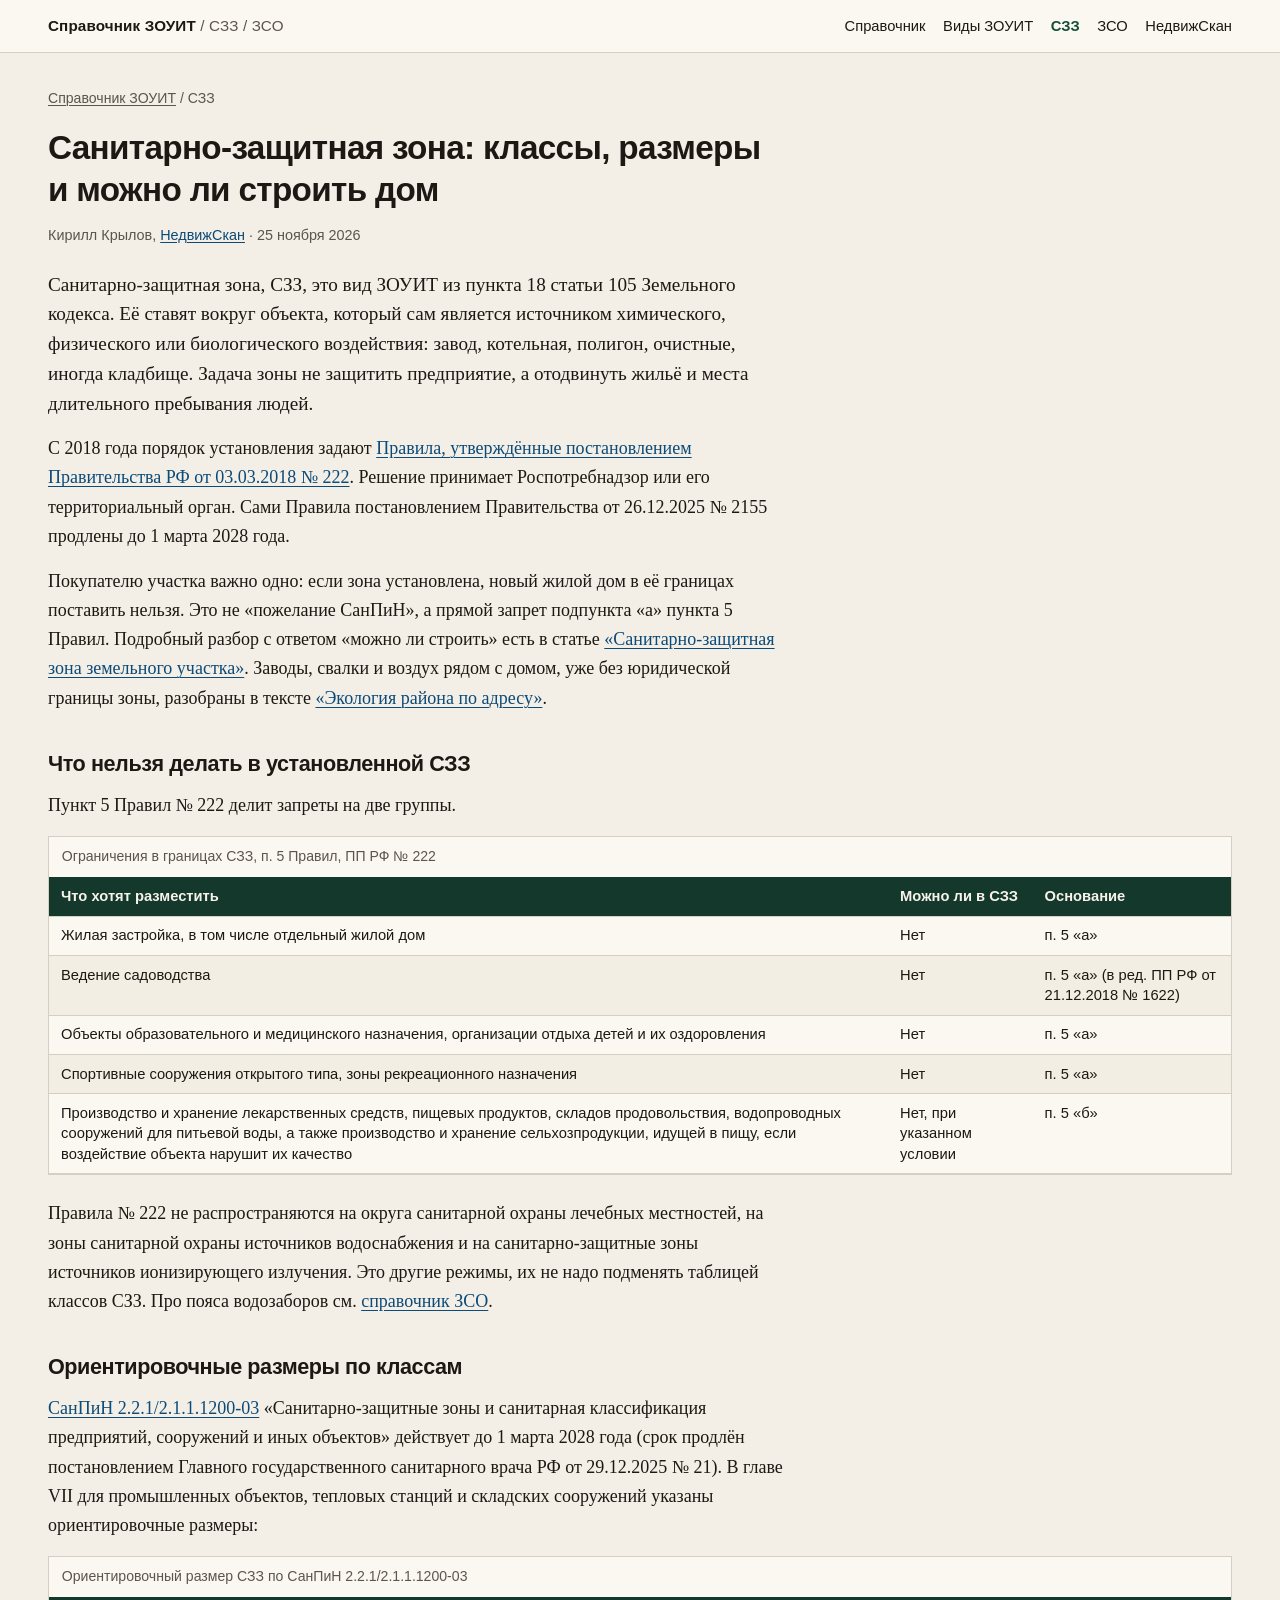
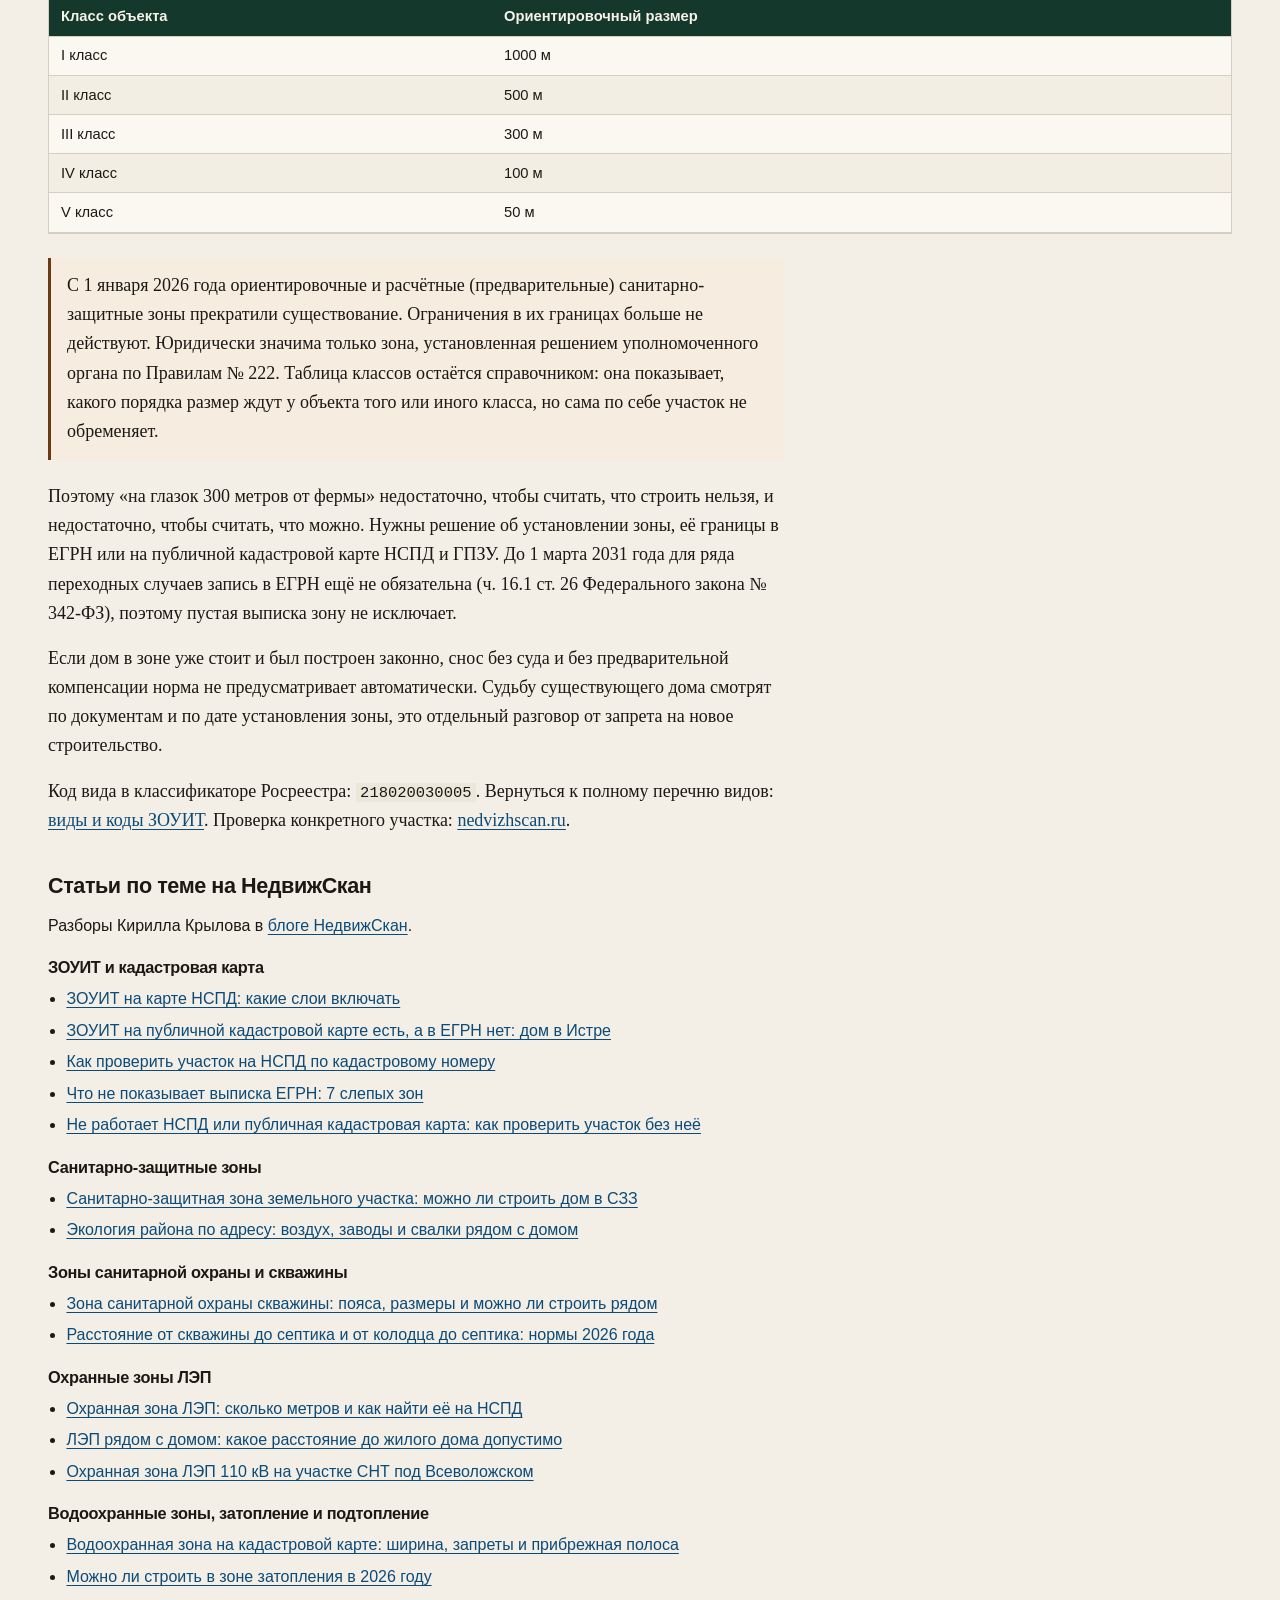
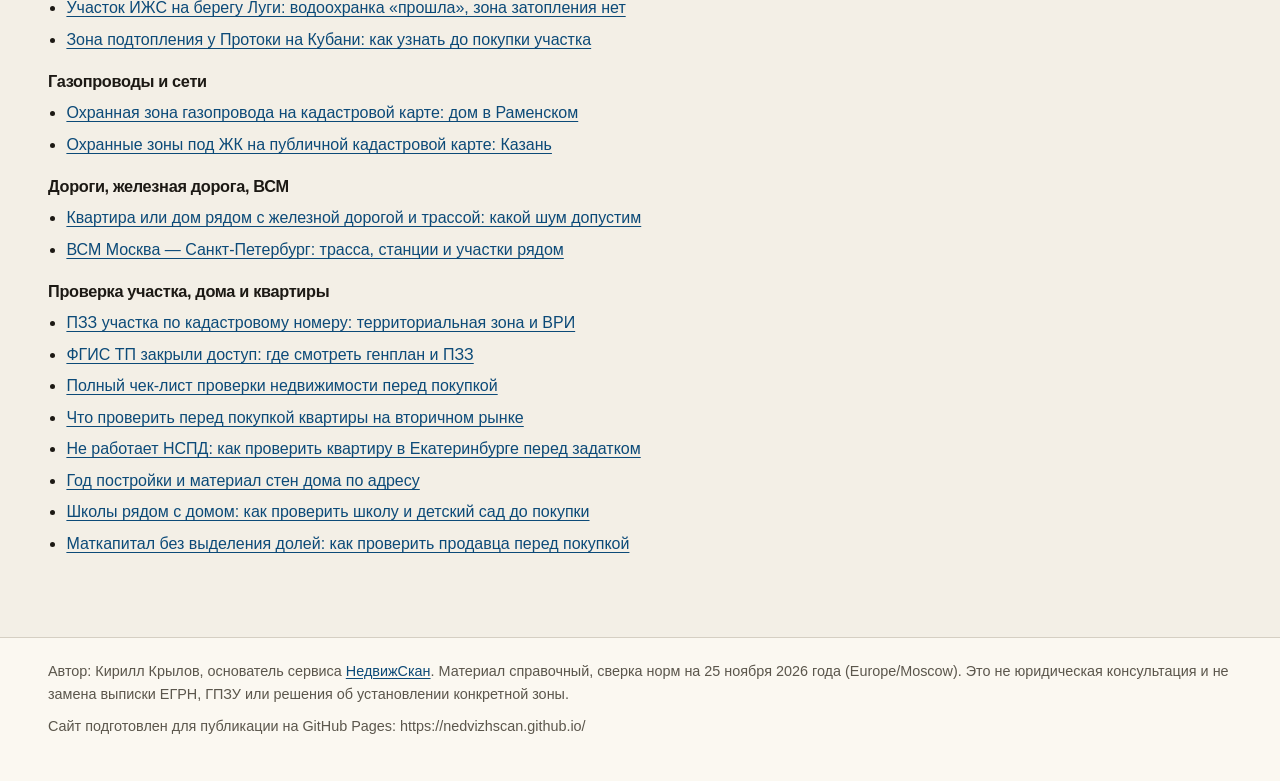
==== szz.html @ ad2a8313 "Initial static reference site for ЗОУИТ, СЗЗ and ЗСО. Russian handbook of zone types, classifier cod" ====
<!DOCTYPE html>
<html lang="ru">
<head>
  <meta charset="utf-8">
  <meta name="viewport" content="width=device-width, initial-scale=1">
  <title>Санитарно-защитная зона: классы, размеры и запрет жилья</title>
  <meta name="description" content="СЗЗ по постановлению Правительства № 222: что нельзя строить в зоне, классы I–V и ориентировочные размеры по СанПиН 2.2.1/2.1.1.1200-03. Справочник НедвижСкан.">
  <link rel="canonical" href="https://nedvizhscan.github.io/szz.html">
  <meta name="author" content="Кирилл Крылов">
  <meta name="robots" content="index,follow">
  <meta property="og:type" content="article">
  <meta property="og:locale" content="ru_RU">
  <meta property="og:title" content="Санитарно-защитная зона: классы, размеры и запрет жилья">
  <meta property="og:description" content="СЗЗ по постановлению Правительства № 222: что нельзя строить в зоне, классы I–V и ориентировочные размеры по СанПиН 2.2.1/2.1.1.1200-03. Справочник НедвижСкан.">
  <meta property="og:url" content="https://nedvizhscan.github.io/szz.html">
  <meta property="og:site_name" content="Справочник ЗОУИТ, СЗЗ и ЗСО">
  <meta name="twitter:card" content="summary">
  <meta name="twitter:title" content="Санитарно-защитная зона: классы, размеры и запрет жилья">
  <meta name="twitter:description" content="СЗЗ по постановлению Правительства № 222: что нельзя строить в зоне, классы I–V и ориентировочные размеры по СанПиН 2.2.1/2.1.1.1200-03. Справочник НедвижСкан.">
  <link rel="stylesheet" href="css/style.css">
  <script type="application/ld+json">
{
  "@context": "https://schema.org",
  "@graph": [
    {
      "@type": "WebSite",
      "@id": "https://nedvizhscan.github.io/#website",
      "url": "https://nedvizhscan.github.io/",
      "name": "Справочник ЗОУИТ, СЗЗ и ЗСО",
      "inLanguage": "ru-RU",
      "publisher": {
        "@id": "https://nedvizhscan.github.io/#org"
      }
    },
    {
      "@type": "Organization",
      "@id": "https://nedvizhscan.github.io/#org",
      "name": "НедвижСкан",
      "url": "https://nedvizhscan.ru/"
    },
    {
      "@type": "Person",
      "@id": "https://nedvizhscan.github.io/#kirill",
      "name": "Кирилл Крылов",
      "jobTitle": "Основатель НедвижСкан",
      "url": "https://nedvizhscan.ru/o-proekte",
      "sameAs": [
        "https://nedvizhscan.ru/"
      ],
      "worksFor": {
        "@id": "https://nedvizhscan.github.io/#org"
      }
    },
    {
      "@type": [
        "Article",
        "WebPage"
      ],
      "@id": "https://nedvizhscan.github.io/szz.html",
      "url": "https://nedvizhscan.github.io/szz.html",
      "name": "Санитарно-защитная зона: классы, размеры и запрет жилья",
      "headline": "Санитарно-защитная зона: классы, размеры и запрет жилья",
      "description": "СЗЗ по постановлению Правительства № 222: что нельзя строить в зоне, классы I–V и ориентировочные размеры по СанПиН 2.2.1/2.1.1.1200-03. Справочник НедвижСкан.",
      "inLanguage": "ru-RU",
      "datePublished": "2026-11-25",
      "dateModified": "2026-11-25",
      "isPartOf": {
        "@id": "https://nedvizhscan.github.io/#website"
      },
      "author": {
        "@id": "https://nedvizhscan.github.io/#kirill"
      },
      "publisher": {
        "@id": "https://nedvizhscan.github.io/#org"
      },
      "mainEntityOfPage": "https://nedvizhscan.github.io/szz.html",
      "breadcrumb": {
        "@id": "https://nedvizhscan.github.io/szz.html#breadcrumb"
      }
    },
    {
      "@type": "BreadcrumbList",
      "@id": "https://nedvizhscan.github.io/szz.html#breadcrumb",
      "itemListElement": [
        {
          "@type": "ListItem",
          "position": 1,
          "name": "Справочник ЗОУИТ",
          "item": "https://nedvizhscan.github.io/"
        },
        {
          "@type": "ListItem",
          "position": 2,
          "name": "СЗЗ",
          "item": "https://nedvizhscan.github.io/szz.html"
        }
      ]
    }
  ]
}
  </script>
</head>
<body>
  <a class="skip" href="#content">К содержанию</a>
  <header class="site">
    <div class="wrap header-row">
      <a class="brand" href="index.html">Справочник ЗОУИТ <span>/ СЗЗ / ЗСО</span></a>
      <nav class="site-nav" aria-label="Разделы"><a href="index.html">Справочник</a><a href="zouit.html">Виды ЗОУИТ</a><a href="szz.html" aria-current="page">СЗЗ</a><a href="zso.html">ЗСО</a><a href="https://nedvizhscan.ru/">НедвижСкан</a></nav>
    </div>
  </header>
  <main id="content">
    <div class="wrap">
      <nav class="crumbs" aria-label="Навигация"><a href="https://nedvizhscan.github.io/">Справочник ЗОУИТ</a> / <span>СЗЗ</span></nav>
      
<div class="prose">
<h1>Санитарно-защитная зона: классы, размеры и можно ли строить дом</h1>
<p class="meta">Кирилл Крылов, <a href="https://nedvizhscan.ru/">НедвижСкан</a> · 25 ноября 2026</p>
<p class="lead">Санитарно-защитная зона, СЗЗ, это вид ЗОУИТ из пункта 18 статьи 105 Земельного кодекса. Её ставят вокруг объекта, который сам является источником химического, физического или биологического воздействия: завод, котельная, полигон, очистные, иногда кладбище. Задача зоны не защитить предприятие, а отодвинуть жильё и места длительного пребывания людей.</p>
<p>С 2018 года порядок установления задают <a href="https://base.garant.ru/71892700/">Правила, утверждённые постановлением Правительства РФ от 03.03.2018 № 222</a>. Решение принимает Роспотребнадзор или его территориальный орган. Сами Правила постановлением Правительства от 26.12.2025 № 2155 продлены до 1 марта 2028 года.</p>
<p>Покупателю участка важно одно: если зона установлена, новый жилой дом в её границах поставить нельзя. Это не «пожелание СанПиН», а прямой запрет подпункта «а» пункта 5 Правил. Подробный разбор с ответом «можно ли строить» есть в статье <a href="https://nedvizhscan.ru/blog/sanitarno-zashchitnaya-zona-uchastka-mozhno-li-stroit">«Санитарно-защитная зона земельного участка»</a>. Заводы, свалки и воздух рядом с домом, уже без юридической границы зоны, разобраны в тексте <a href="https://nedvizhscan.ru/blog/ekologiya-rajona-po-adresu">«Экология района по адресу»</a>.</p>

<h2 id="zaprety">Что нельзя делать в установленной СЗЗ</h2>
<p>Пункт 5 Правил № 222 делит запреты на две группы.</p>
</div>
<div class="table-wrap">
<table>
  <caption>Ограничения в границах СЗЗ, п. 5 Правил, ПП РФ № 222</caption>
  <thead>
    <tr><th>Что хотят разместить</th><th>Можно ли в СЗЗ</th><th>Основание</th></tr>
  </thead>
  <tbody>
    <tr><td>Жилая застройка, в том числе отдельный жилой дом</td><td>Нет</td><td>п. 5 «а»</td></tr>
    <tr><td>Ведение садоводства</td><td>Нет</td><td>п. 5 «а» (в ред. ПП РФ от 21.12.2018 № 1622)</td></tr>
    <tr><td>Объекты образовательного и медицинского назначения, организации отдыха детей и их оздоровления</td><td>Нет</td><td>п. 5 «а»</td></tr>
    <tr><td>Спортивные сооружения открытого типа, зоны рекреационного назначения</td><td>Нет</td><td>п. 5 «а»</td></tr>
    <tr><td>Производство и хранение лекарственных средств, пищевых продуктов, складов продовольствия, водопроводных сооружений для питьевой воды, а также производство и хранение сельхозпродукции, идущей в пищу, если воздействие объекта нарушит их качество</td><td>Нет, при указанном условии</td><td>п. 5 «б»</td></tr>
  </tbody>
</table>
</div>
<div class="prose">
<p>Правила № 222 не распространяются на округа санитарной охраны лечебных местностей, на зоны санитарной охраны источников водоснабжения и на санитарно-защитные зоны источников ионизирующего излучения. Это другие режимы, их не надо подменять таблицей классов СЗЗ. Про пояса водозаборов см. <a href="zso.html">справочник ЗСО</a>.</p>

<h2 id="klassy">Ориентировочные размеры по классам</h2>
<p><a href="https://base.garant.ru/12158477/">СанПиН 2.2.1/2.1.1.1200-03</a> «Санитарно-защитные зоны и санитарная классификация предприятий, сооружений и иных объектов» действует до 1 марта 2028 года (срок продлён постановлением Главного государственного санитарного врача РФ от 29.12.2025 № 21). В главе VII для промышленных объектов, тепловых станций и складских сооружений указаны ориентировочные размеры:</p>
</div>
<div class="table-wrap">
<table>
  <caption>Ориентировочный размер СЗЗ по СанПиН 2.2.1/2.1.1.1200-03</caption>
  <thead>
    <tr><th>Класс объекта</th><th>Ориентировочный размер</th></tr>
  </thead>
  <tbody>
    <tr><td>I класс</td><td>1000 м</td></tr>
    <tr><td>II класс</td><td>500 м</td></tr>
    <tr><td>III класс</td><td>300 м</td></tr>
    <tr><td>IV класс</td><td>100 м</td></tr>
    <tr><td>V класс</td><td>50 м</td></tr>
  </tbody>
</table>
</div>
<div class="prose">
<div class="warn">
<p>С 1 января 2026 года ориентировочные и расчётные (предварительные) санитарно-защитные зоны прекратили существование. Ограничения в их границах больше не действуют. Юридически значима только зона, установленная решением уполномоченного органа по Правилам № 222. Таблица классов остаётся справочником: она показывает, какого порядка размер ждут у объекта того или иного класса, но сама по себе участок не обременяет.</p>
</div>
<p>Поэтому «на глазок 300 метров от фермы» недостаточно, чтобы считать, что строить нельзя, и недостаточно, чтобы считать, что можно. Нужны решение об установлении зоны, её границы в ЕГРН или на публичной кадастровой карте НСПД и ГПЗУ. До 1 марта 2031 года для ряда переходных случаев запись в ЕГРН ещё не обязательна (ч. 16.1 ст. 26 Федерального закона № 342-ФЗ), поэтому пустая выписка зону не исключает.</p>
<p>Если дом в зоне уже стоит и был построен законно, снос без суда и без предварительной компенсации норма не предусматривает автоматически. Судьбу существующего дома смотрят по документам и по дате установления зоны, это отдельный разговор от запрета на новое строительство.</p>
<p>Код вида в классификаторе Росреестра: <code>218020030005</code>. Вернуться к полному перечню видов: <a href="zouit.html">виды и коды ЗОУИТ</a>. Проверка конкретного участка: <a href="https://nedvizhscan.ru/">nedvizhscan.ru</a>.</p>
</div>

      <section class="articles" id="stati" aria-labelledby="stati-h">
<h2 id="stati-h">Статьи по теме на НедвижСкан</h2>
<p>Разборы Кирилла Крылова в <a href="https://nedvizhscan.ru/blog">блоге НедвижСкан</a>.</p>
<h3>ЗОУИТ и кадастровая карта</h3>
<ul>
<li><a href="https://nedvizhscan.ru/blog/zouit-na-karte-nspd">ЗОУИТ на карте НСПД: какие слои включать</a></li>
<li><a href="https://nedvizhscan.ru/blog/zouit-publichnaya-kadastrovaya-karta-nspd-istra">ЗОУИТ на публичной кадастровой карте есть, а в ЕГРН нет: дом в Истре</a></li>
<li><a href="https://nedvizhscan.ru/blog/proverka-uchastka-na-nspd">Как проверить участок на НСПД по кадастровому номеру</a></li>
<li><a href="https://nedvizhscan.ru/blog/chto-ne-pokazyvaet-vypiska-egrn">Что не показывает выписка ЕГРН: 7 слепых зон</a></li>
<li><a href="https://nedvizhscan.ru/blog/ne-rabotaet-nspd-i-pkk-kak-proverit-uchastok">Не работает НСПД или публичная кадастровая карта: как проверить участок без неё</a></li>
</ul>
<h3>Санитарно-защитные зоны</h3>
<ul>
<li><a href="https://nedvizhscan.ru/blog/sanitarno-zashchitnaya-zona-uchastka-mozhno-li-stroit">Санитарно-защитная зона земельного участка: можно ли строить дом в СЗЗ</a></li>
<li><a href="https://nedvizhscan.ru/blog/ekologiya-rajona-po-adresu">Экология района по адресу: воздух, заводы и свалки рядом с домом</a></li>
</ul>
<h3>Зоны санитарной охраны и скважины</h3>
<ul>
<li><a href="https://nedvizhscan.ru/blog/zona-sanitarnoj-ohrany-skvazhiny">Зона санитарной охраны скважины: пояса, размеры и можно ли строить рядом</a></li>
<li><a href="https://nedvizhscan.ru/blog/rasstoyanie-ot-skvazhiny-do-septika">Расстояние от скважины до септика и от колодца до септика: нормы 2026 года</a></li>
</ul>
<h3>Охранные зоны ЛЭП</h3>
<ul>
<li><a href="https://nedvizhscan.ru/blog/ohrannye-zony-lep-nspd">Охранная зона ЛЭП: сколько метров и как найти её на НСПД</a></li>
<li><a href="https://nedvizhscan.ru/blog/lep-ryadom-s-domom-rasstoyanie-pered-pokupkoj">ЛЭП рядом с домом: какое расстояние до жилого дома допустимо</a></li>
<li><a href="https://nedvizhscan.ru/blog/ohrannaya-zona-lep-110-kv-nspd-vsevolozhsk">Охранная зона ЛЭП 110 кВ на участке СНТ под Всеволожском</a></li>
</ul>
<h3>Водоохранные зоны, затопление и подтопление</h3>
<ul>
<li><a href="https://nedvizhscan.ru/blog/vodoohrannaya-zona-i-zashchitnaya-polosa">Водоохранная зона на кадастровой карте: ширина, запреты и прибрежная полоса</a></li>
<li><a href="https://nedvizhscan.ru/blog/zapret-stroiki-v-zone-zatopleniya-2026">Можно ли строить в зоне затопления в 2026 году</a></li>
<li><a href="https://nedvizhscan.ru/blog/luga-uchastok-izhs-zona-zatopleniya-301-fz-nspd">Участок ИЖС на берегу Луги: водоохранка «прошла», зона затопления нет</a></li>
<li><a href="https://nedvizhscan.ru/blog/zona-podtopleniya-kuban-protoka-slavyansk">Зона подтопления у Протоки на Кубани: как узнать до покупки участка</a></li>
</ul>
<h3>Газопроводы и сети</h3>
<ul>
<li><a href="https://nedvizhscan.ru/blog/ohrannaya-zona-gazoprovoda-kadastrovaya-karta-ramenskoe">Охранная зона газопровода на кадастровой карте: дом в Раменском</a></li>
<li><a href="https://nedvizhscan.ru/blog/publichnaya-kadastrovaya-karta-ohrannye-zony-mkd-kazan">Охранные зоны под ЖК на публичной кадастровой карте: Казань</a></li>
</ul>
<h3>Дороги, железная дорога, ВСМ</h3>
<ul>
<li><a href="https://nedvizhscan.ru/blog/kvartira-ryadom-s-zheleznoj-dorogoj-i-trassoj-shum">Квартира или дом рядом с железной дорогой и трассой: какой шум допустим</a></li>
<li><a href="https://nedvizhscan.ru/blog/vsm-moskva-peterburg-karta-stancii-uchastok-ryadom">ВСМ Москва — Санкт-Петербург: трасса, станции и участки рядом</a></li>
</ul>
<h3>Проверка участка, дома и квартиры</h3>
<ul>
<li><a href="https://nedvizhscan.ru/blog/pzz-uchastka-po-kadastrovomu-nomeru">ПЗЗ участка по кадастровому номеру: территориальная зона и ВРИ</a></li>
<li><a href="https://nedvizhscan.ru/blog/fgis-tp-zakryli-dostup-gde-smotret-genplan-i-pzz">ФГИС ТП закрыли доступ: где смотреть генплан и ПЗЗ</a></li>
<li><a href="https://nedvizhscan.ru/blog/chek-list-proverki-nedvizhimosti-pered-pokupkoy">Полный чек-лист проверки недвижимости перед покупкой</a></li>
<li><a href="https://nedvizhscan.ru/blog/chto-proverit-pered-pokupkoy-kvartiry-na-vtorichke">Что проверить перед покупкой квартиры на вторичном рынке</a></li>
<li><a href="https://nedvizhscan.ru/blog/ne-rabotaet-nspd-proverka-kvartiry-ekaterinburg">Не работает НСПД: как проверить квартиру в Екатеринбурге перед задатком</a></li>
<li><a href="https://nedvizhscan.ru/blog/god-postrojki-i-material-sten-doma-po-adresu">Год постройки и материал стен дома по адресу</a></li>
<li><a href="https://nedvizhscan.ru/blog/shkoly-ryadom-s-domom-pered-pokupkoj-kvartiry">Школы рядом с домом: как проверить школу и детский сад до покупки</a></li>
<li><a href="https://nedvizhscan.ru/blog/matkapital-bez-vydeleniya-doley">Маткапитал без выделения долей: как проверить продавца перед покупкой</a></li>
</ul>
</section>
    </div>
  </main>
  <footer class="site">
    <div class="wrap">
      <p>Автор: Кирилл Крылов, основатель сервиса <a href="https://nedvizhscan.ru/">НедвижСкан</a>. Материал справочный, сверка норм на 25 ноября 2026 года (Europe/Moscow). Это не юридическая консультация и не замена выписки ЕГРН, ГПЗУ или решения об установлении конкретной зоны.</p>
      <p>Сайт подготовлен для публикации на GitHub Pages: <span>https://nedvizhscan.github.io/</span></p>
    </div>
  </footer>
</body>
</html>
---- css/style.css ----
/* Справочник ЗОУИТ, СЗЗ и ЗСО. Статическая страница, без сборки. */
:root {
  --bg: #f3efe6;
  --bg-card: #fbf8f1;
  --ink: #1c1914;
  --muted: #5b564c;
  --line: #d5cfc3;
  --accent: #154f3a;
  --accent-soft: #e4efe8;
  --link: #0c4a78;
  --link-hover: #082f4c;
  --thead: #14382c;
  --warn: #6b3a12;
  --shadow: 0 1px 0 rgba(28, 25, 20, 0.06);
  --max: 46rem;
  --wide: 74rem;
  --font-serif: "Iowan Old Style", "Palatino Linotype", Palatino, "URW Palladio L", "Times New Roman", Times, serif;
  --font-sans: "Segoe UI", "Helvetica Neue", Arial, "Noto Sans", sans-serif;
  --font-mono: "SFMono-Regular", "Consolas", "Liberation Mono", Menlo, monospace;
}

* { box-sizing: border-box; }

html { scroll-behavior: smooth; }

body {
  margin: 0;
  background: var(--bg);
  color: var(--ink);
  font-family: var(--font-serif);
  font-size: 1.125rem;
  line-height: 1.62;
  text-rendering: optimizeLegibility;
}

a { color: var(--link); text-decoration-thickness: 1px; text-underline-offset: 0.16em; }
a:hover { color: var(--link-hover); }
a:focus-visible { outline: 2px solid var(--accent); outline-offset: 2px; }

.skip {
  position: absolute;
  left: -999px;
  top: 0;
  background: var(--ink);
  color: #fff;
  padding: 0.5rem 1rem;
}
.skip:focus { left: 0.5rem; top: 0.5rem; z-index: 20; }

.wrap {
  width: min(var(--wide), calc(100% - 2rem));
  margin: 0 auto;
}

.prose { width: min(var(--max), 100%); }

header.site {
  border-bottom: 1px solid var(--line);
  background: var(--bg-card);
  padding: 0.85rem 0;
  position: sticky;
  top: 0;
  z-index: 10;
}

.header-row {
  display: flex;
  align-items: baseline;
  justify-content: space-between;
  gap: 1rem 1.5rem;
  flex-wrap: wrap;
}

.brand {
  font-family: var(--font-sans);
  font-weight: 650;
  font-size: 0.95rem;
  letter-spacing: 0.01em;
  color: var(--ink);
  text-decoration: none;
}
.brand:hover { color: var(--accent); }
.brand span { color: var(--muted); font-weight: 500; }

nav.site-nav {
  display: flex;
  flex-wrap: wrap;
  gap: 0.35rem 1.1rem;
  font-family: var(--font-sans);
  font-size: 0.92rem;
}
nav.site-nav a { color: var(--ink); text-decoration: none; }
nav.site-nav a:hover { color: var(--link); text-decoration: underline; }
nav.site-nav a[aria-current="page"] { color: var(--accent); font-weight: 650; }

main { padding: 2.1rem 0 4rem; }

h1, h2, h3, h4 {
  font-family: var(--font-sans);
  font-weight: 650;
  line-height: 1.25;
  letter-spacing: -0.02em;
  text-wrap: pretty;
}
h1 { font-size: clamp(1.7rem, 2.6vw, 2.25rem); margin: 0 0 0.85rem; }
h2 { font-size: 1.35rem; margin: 2.4rem 0 0.8rem; }
h3 { font-size: 1.12rem; margin: 1.6rem 0 0.55rem; }

p { margin: 0 0 1rem; }
.lead { font-size: 1.2rem; line-height: 1.55; }

.meta {
  font-family: var(--font-sans);
  font-size: 0.9rem;
  color: var(--muted);
  margin: 0 0 1.4rem;
}

.toc {
  background: var(--bg-card);
  border: 1px solid var(--line);
  padding: 1rem 1.15rem 0.85rem;
  margin: 1.4rem 0 1.8rem;
  font-family: var(--font-sans);
  font-size: 0.95rem;
}
.toc h2 { margin: 0 0 0.5rem; font-size: 0.95rem; letter-spacing: 0; }
.toc ol { margin: 0; padding-left: 1.2rem; }
.toc li { margin: 0.2rem 0; }

.note {
  border-left: 3px solid var(--accent);
  background: var(--accent-soft);
  padding: 0.85rem 1rem;
  margin: 1.2rem 0 1.4rem;
  font-size: 1.02rem;
}
.note p:last-child { margin-bottom: 0; }

.warn {
  border-left: 3px solid var(--warn);
  background: #f6ecdf;
  padding: 0.85rem 1rem;
  margin: 1.2rem 0 1.4rem;
}
.warn p:last-child { margin-bottom: 0; }

.table-wrap {
  overflow-x: auto;
  margin: 1rem 0 1.5rem;
  border: 1px solid var(--line);
  background: var(--bg-card);
  -webkit-overflow-scrolling: touch;
}

table {
  width: 100%;
  border-collapse: collapse;
  font-family: var(--font-sans);
  font-size: 0.92rem;
  line-height: 1.4;
  min-width: 36rem;
}

caption {
  text-align: left;
  font-family: var(--font-sans);
  font-size: 0.88rem;
  color: var(--muted);
  padding: 0.65rem 0.8rem;
  caption-side: top;
}

th, td {
  vertical-align: top;
  padding: 0.55rem 0.75rem;
  border-bottom: 1px solid var(--line);
  text-align: left;
}
th {
  background: var(--thead);
  color: #f7f3ea;
  font-weight: 600;
  position: sticky;
  top: 0;
}
tr:nth-child(even) td { background: #f3eee3; }
td.code, th.code { font-family: var(--font-mono); font-size: 0.8rem; white-space: nowrap; }
.num { font-variant-numeric: tabular-nums; white-space: nowrap; }

ul, ol { margin: 0 0 1rem; padding-left: 1.25rem; }
li { margin: 0.25rem 0; }

.articles {
  font-family: var(--font-sans);
  font-size: 1rem;
}
.articles h3 { font-size: 1.02rem; margin-top: 1.15rem; }
.articles ul { padding-left: 1.15rem; }
.articles li { margin: 0.35rem 0; }

.sources {
  font-size: 1rem;
}
.sources li { margin: 0.4rem 0; }

footer.site {
  border-top: 1px solid var(--line);
  padding: 1.4rem 0 2.2rem;
  font-family: var(--font-sans);
  font-size: 0.9rem;
  color: var(--muted);
  background: var(--bg-card);
}
footer.site p { margin: 0 0 0.5rem; }

.crumbs {
  font-family: var(--font-sans);
  font-size: 0.88rem;
  color: var(--muted);
  margin: 0 0 1.1rem;
}
.crumbs a { color: var(--muted); }
.crumbs a:hover { color: var(--link); }

code {
  font-family: var(--font-mono);
  font-size: 0.86em;
  background: #ece7db;
  padding: 0.05em 0.28em;
}

@media (max-width: 720px) {
  body { font-size: 1.05rem; }
  table { min-width: 32rem; font-size: 0.86rem; }
  header.site { position: static; }
}
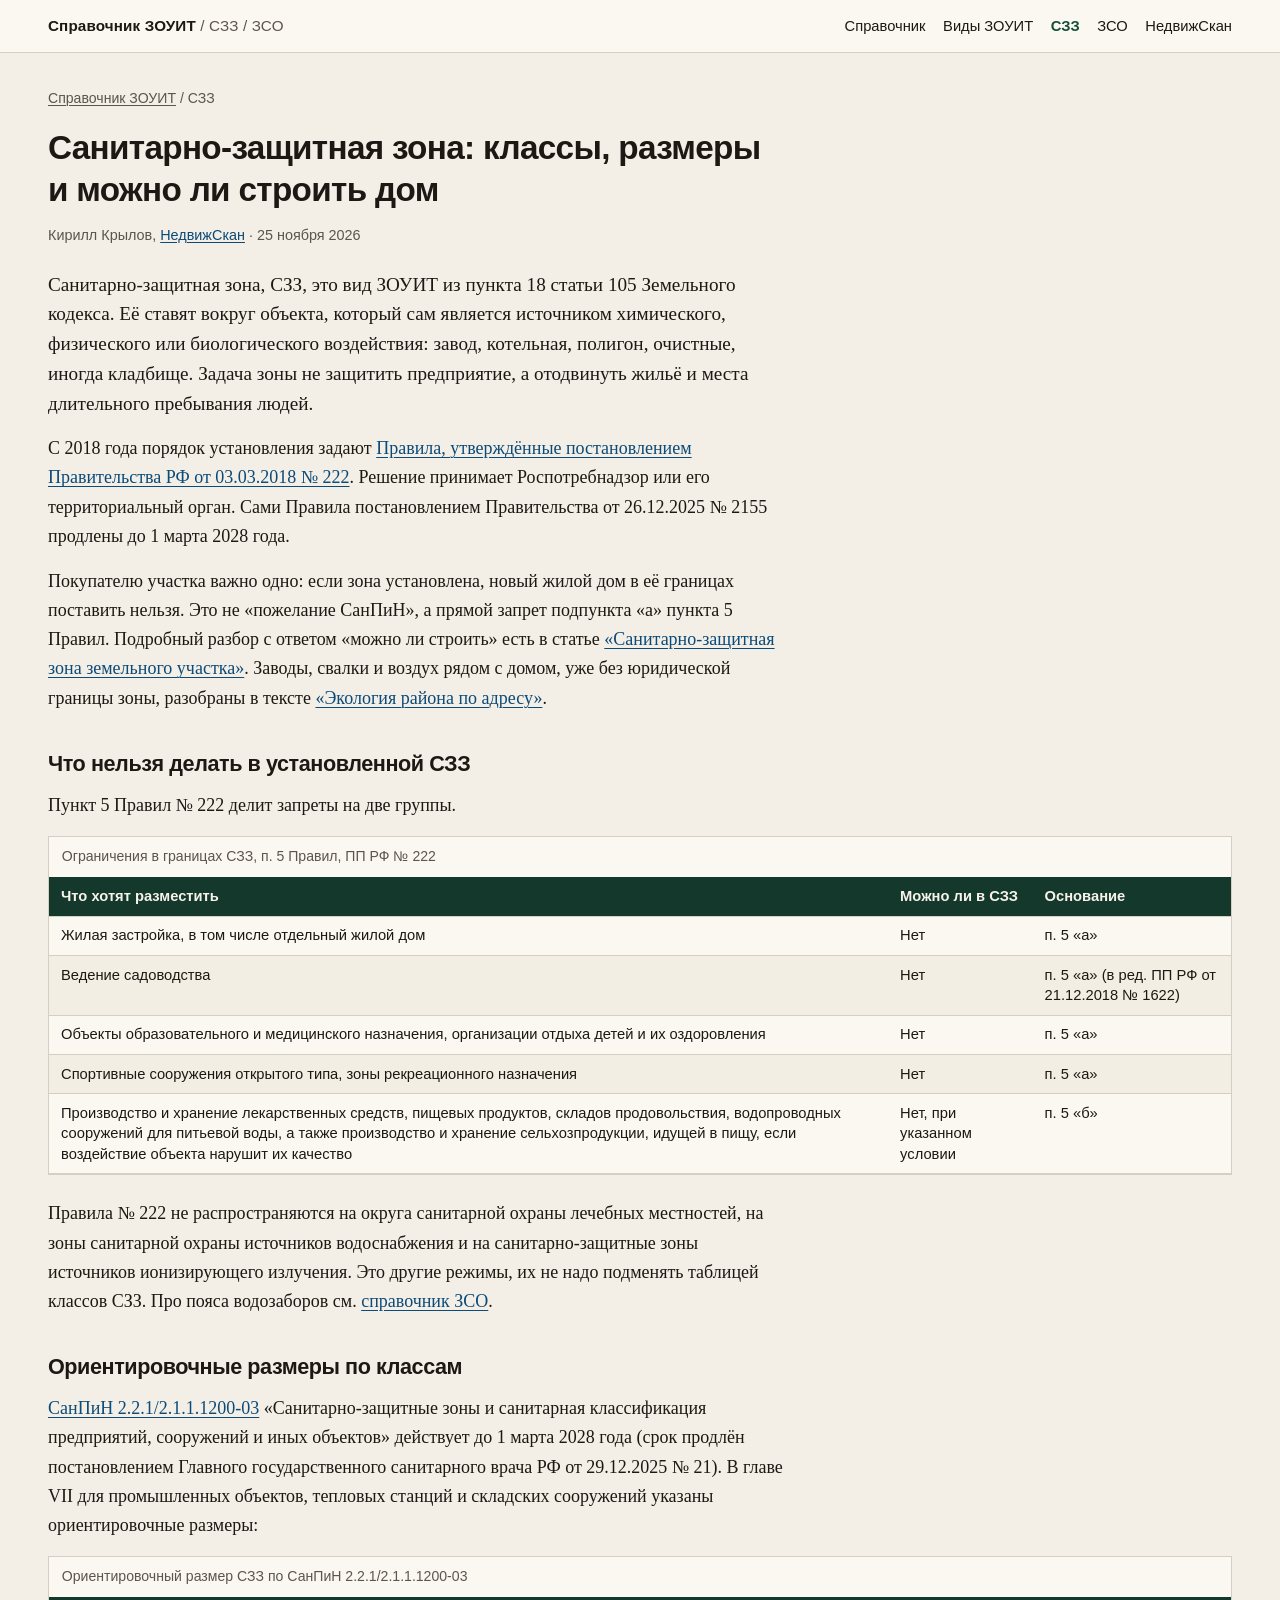
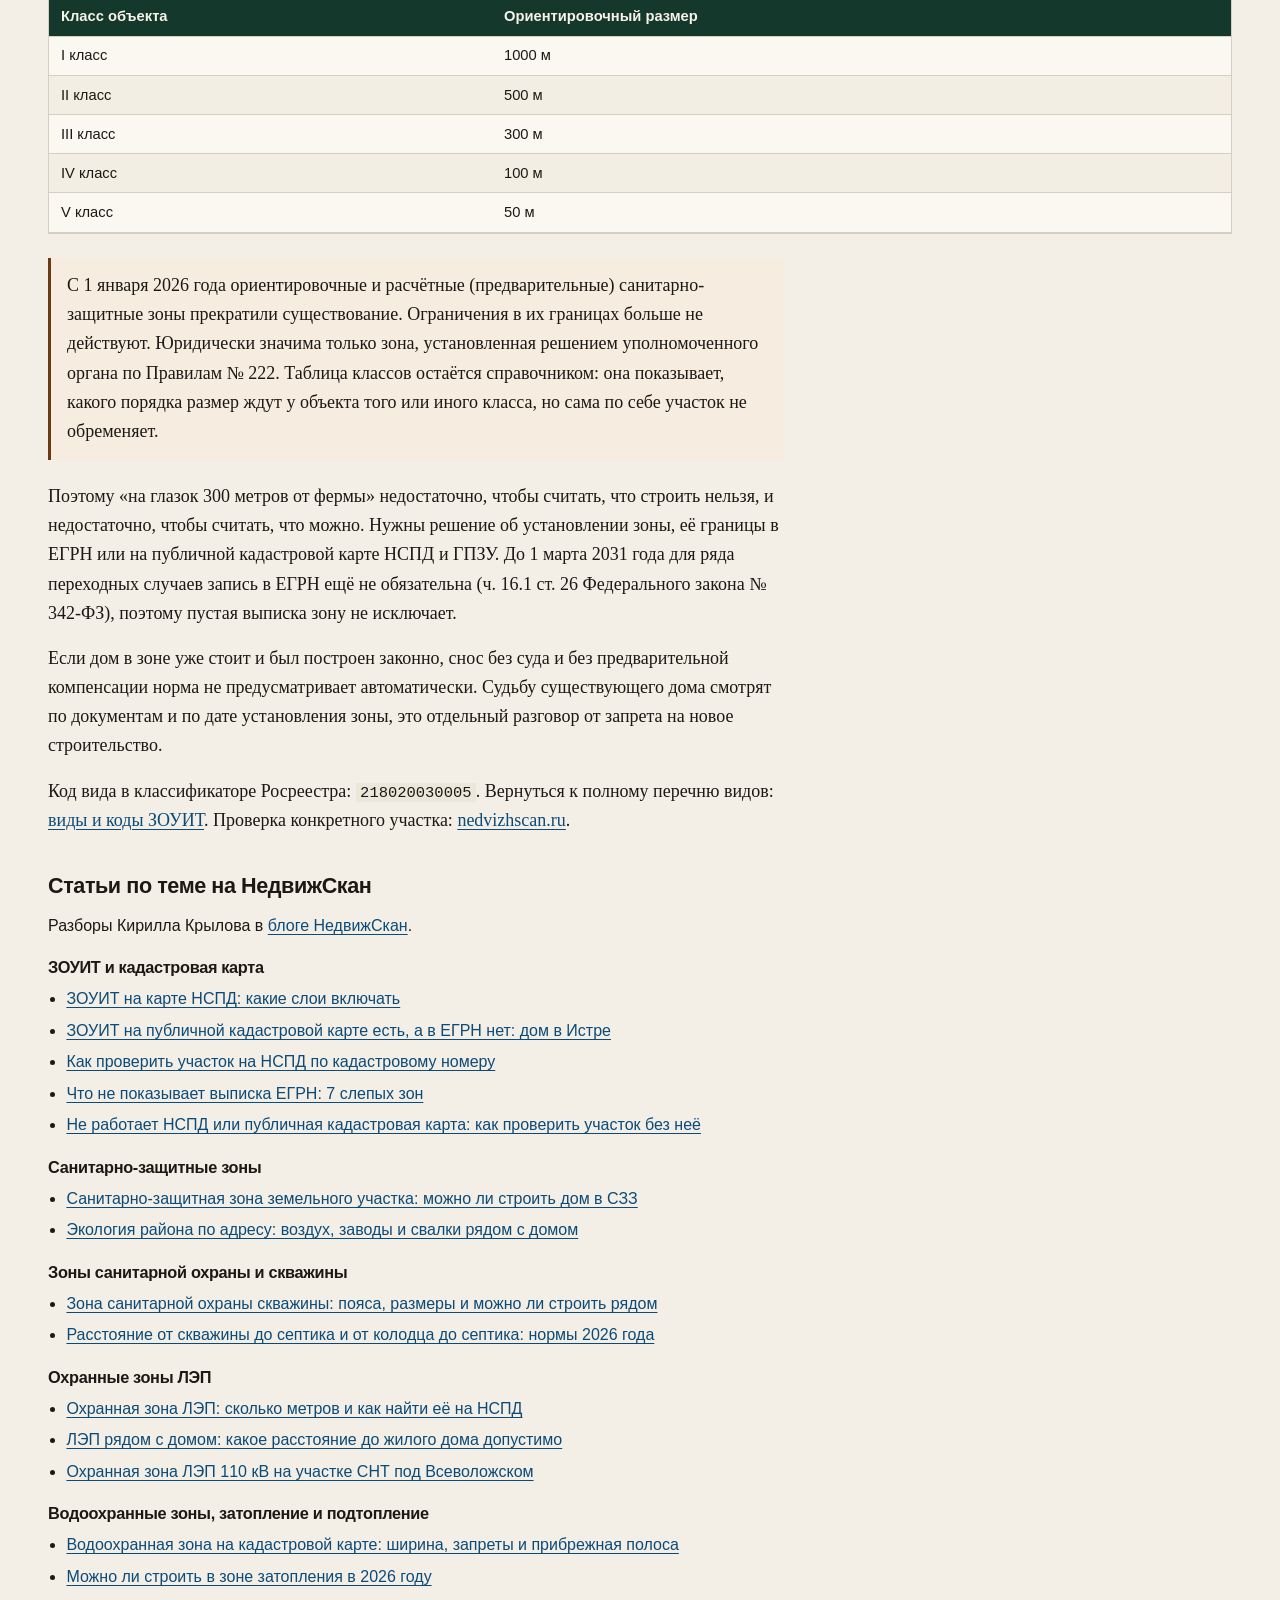
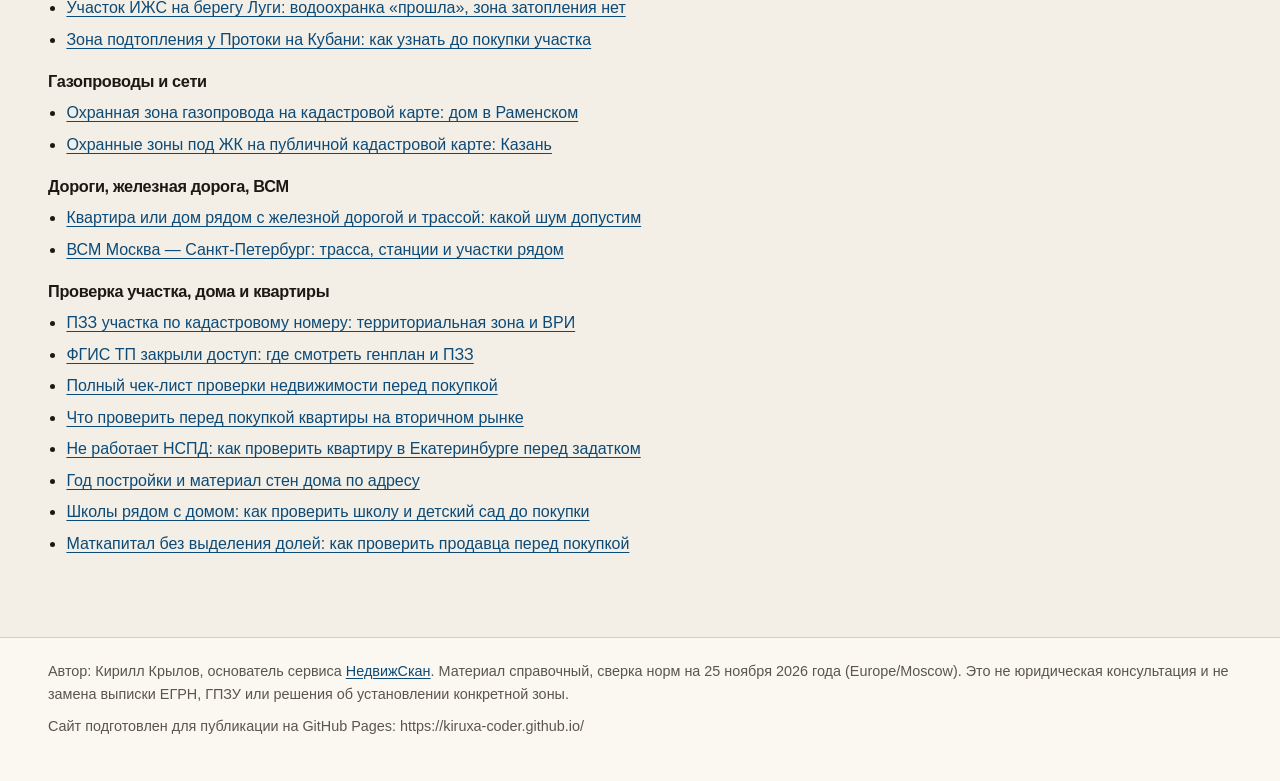
==== commit 6f55e016: "Point canonical URLs and sitemap to kiruxa-coder.github.io. The GitHub user site must match login ki" ====
--- a/szz.html
+++ b/szz.html
@@ -5,14 +5,14 @@
   <meta name="viewport" content="width=device-width, initial-scale=1">
   <title>Санитарно-защитная зона: классы, размеры и запрет жилья</title>
   <meta name="description" content="СЗЗ по постановлению Правительства № 222: что нельзя строить в зоне, классы I–V и ориентировочные размеры по СанПиН 2.2.1/2.1.1.1200-03. Справочник НедвижСкан.">
-  <link rel="canonical" href="https://nedvizhscan.github.io/szz.html">
+  <link rel="canonical" href="https://kiruxa-coder.github.io/szz.html">
   <meta name="author" content="Кирилл Крылов">
   <meta name="robots" content="index,follow">
   <meta property="og:type" content="article">
   <meta property="og:locale" content="ru_RU">
   <meta property="og:title" content="Санитарно-защитная зона: классы, размеры и запрет жилья">
   <meta property="og:description" content="СЗЗ по постановлению Правительства № 222: что нельзя строить в зоне, классы I–V и ориентировочные размеры по СанПиН 2.2.1/2.1.1.1200-03. Справочник НедвижСкан.">
-  <meta property="og:url" content="https://nedvizhscan.github.io/szz.html">
+  <meta property="og:url" content="https://kiruxa-coder.github.io/szz.html">
   <meta property="og:site_name" content="Справочник ЗОУИТ, СЗЗ и ЗСО">
   <meta name="twitter:card" content="summary">
   <meta name="twitter:title" content="Санитарно-защитная зона: классы, размеры и запрет жилья">
@@ -24,23 +24,23 @@
   "@graph": [
     {
       "@type": "WebSite",
-      "@id": "https://nedvizhscan.github.io/#website",
-      "url": "https://nedvizhscan.github.io/",
+      "@id": "https://kiruxa-coder.github.io/#website",
+      "url": "https://kiruxa-coder.github.io/",
       "name": "Справочник ЗОУИТ, СЗЗ и ЗСО",
       "inLanguage": "ru-RU",
       "publisher": {
-        "@id": "https://nedvizhscan.github.io/#org"
+        "@id": "https://kiruxa-coder.github.io/#org"
       }
     },
     {
       "@type": "Organization",
-      "@id": "https://nedvizhscan.github.io/#org",
+      "@id": "https://kiruxa-coder.github.io/#org",
       "name": "НедвижСкан",
       "url": "https://nedvizhscan.ru/"
     },
     {
       "@type": "Person",
-      "@id": "https://nedvizhscan.github.io/#kirill",
+      "@id": "https://kiruxa-coder.github.io/#kirill",
       "name": "Кирилл Крылов",
       "jobTitle": "Основатель НедвижСкан",
       "url": "https://nedvizhscan.ru/o-proekte",
@@ -48,7 +48,7 @@
         "https://nedvizhscan.ru/"
       ],
       "worksFor": {
-        "@id": "https://nedvizhscan.github.io/#org"
+        "@id": "https://kiruxa-coder.github.io/#org"
       }
     },
     {
@@ -56,8 +56,8 @@
         "Article",
         "WebPage"
       ],
-      "@id": "https://nedvizhscan.github.io/szz.html",
-      "url": "https://nedvizhscan.github.io/szz.html",
+      "@id": "https://kiruxa-coder.github.io/szz.html",
+      "url": "https://kiruxa-coder.github.io/szz.html",
       "name": "Санитарно-защитная зона: классы, размеры и запрет жилья",
       "headline": "Санитарно-защитная зона: классы, размеры и запрет жилья",
       "description": "СЗЗ по постановлению Правительства № 222: что нельзя строить в зоне, классы I–V и ориентировочные размеры по СанПиН 2.2.1/2.1.1.1200-03. Справочник НедвижСкан.",
@@ -65,34 +65,34 @@
       "datePublished": "2026-11-25",
       "dateModified": "2026-11-25",
       "isPartOf": {
-        "@id": "https://nedvizhscan.github.io/#website"
+        "@id": "https://kiruxa-coder.github.io/#website"
       },
       "author": {
-        "@id": "https://nedvizhscan.github.io/#kirill"
+        "@id": "https://kiruxa-coder.github.io/#kirill"
       },
       "publisher": {
-        "@id": "https://nedvizhscan.github.io/#org"
+        "@id": "https://kiruxa-coder.github.io/#org"
       },
-      "mainEntityOfPage": "https://nedvizhscan.github.io/szz.html",
+      "mainEntityOfPage": "https://kiruxa-coder.github.io/szz.html",
       "breadcrumb": {
-        "@id": "https://nedvizhscan.github.io/szz.html#breadcrumb"
+        "@id": "https://kiruxa-coder.github.io/szz.html#breadcrumb"
       }
     },
     {
       "@type": "BreadcrumbList",
-      "@id": "https://nedvizhscan.github.io/szz.html#breadcrumb",
+      "@id": "https://kiruxa-coder.github.io/szz.html#breadcrumb",
       "itemListElement": [
         {
           "@type": "ListItem",
           "position": 1,
           "name": "Справочник ЗОУИТ",
-          "item": "https://nedvizhscan.github.io/"
+          "item": "https://kiruxa-coder.github.io/"
         },
         {
           "@type": "ListItem",
           "position": 2,
           "name": "СЗЗ",
-          "item": "https://nedvizhscan.github.io/szz.html"
+          "item": "https://kiruxa-coder.github.io/szz.html"
         }
       ]
     }
@@ -110,7 +110,7 @@
   </header>
   <main id="content">
     <div class="wrap">
-      <nav class="crumbs" aria-label="Навигация"><a href="https://nedvizhscan.github.io/">Справочник ЗОУИТ</a> / <span>СЗЗ</span></nav>
+      <nav class="crumbs" aria-label="Навигация"><a href="https://kiruxa-coder.github.io/">Справочник ЗОУИТ</a> / <span>СЗЗ</span></nav>
       
 <div class="prose">
 <h1>Санитарно-защитная зона: классы, размеры и можно ли строить дом</h1>
@@ -228,7 +228,7 @@
   <footer class="site">
     <div class="wrap">
       <p>Автор: Кирилл Крылов, основатель сервиса <a href="https://nedvizhscan.ru/">НедвижСкан</a>. Материал справочный, сверка норм на 25 ноября 2026 года (Europe/Moscow). Это не юридическая консультация и не замена выписки ЕГРН, ГПЗУ или решения об установлении конкретной зоны.</p>
-      <p>Сайт подготовлен для публикации на GitHub Pages: <span>https://nedvizhscan.github.io/</span></p>
+      <p>Сайт подготовлен для публикации на GitHub Pages: <span>https://kiruxa-coder.github.io/</span></p>
     </div>
   </footer>
 </body>
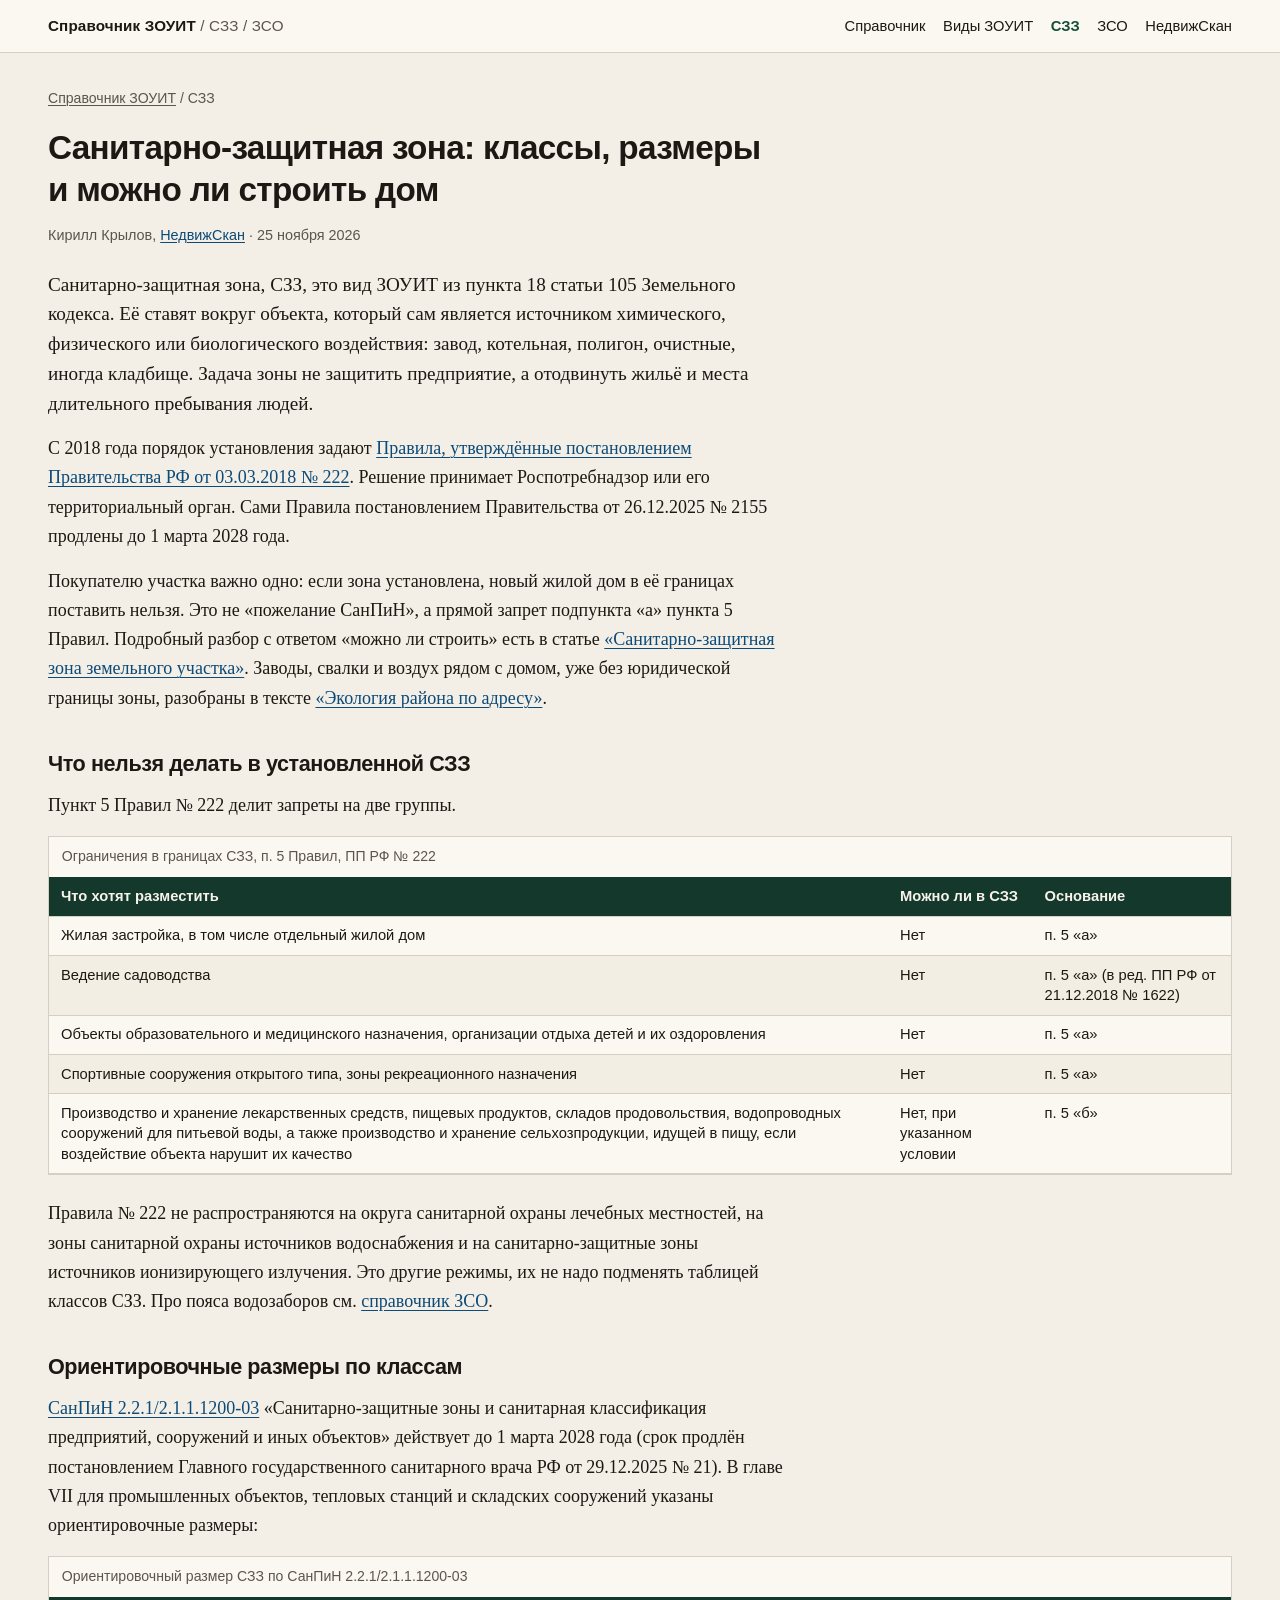
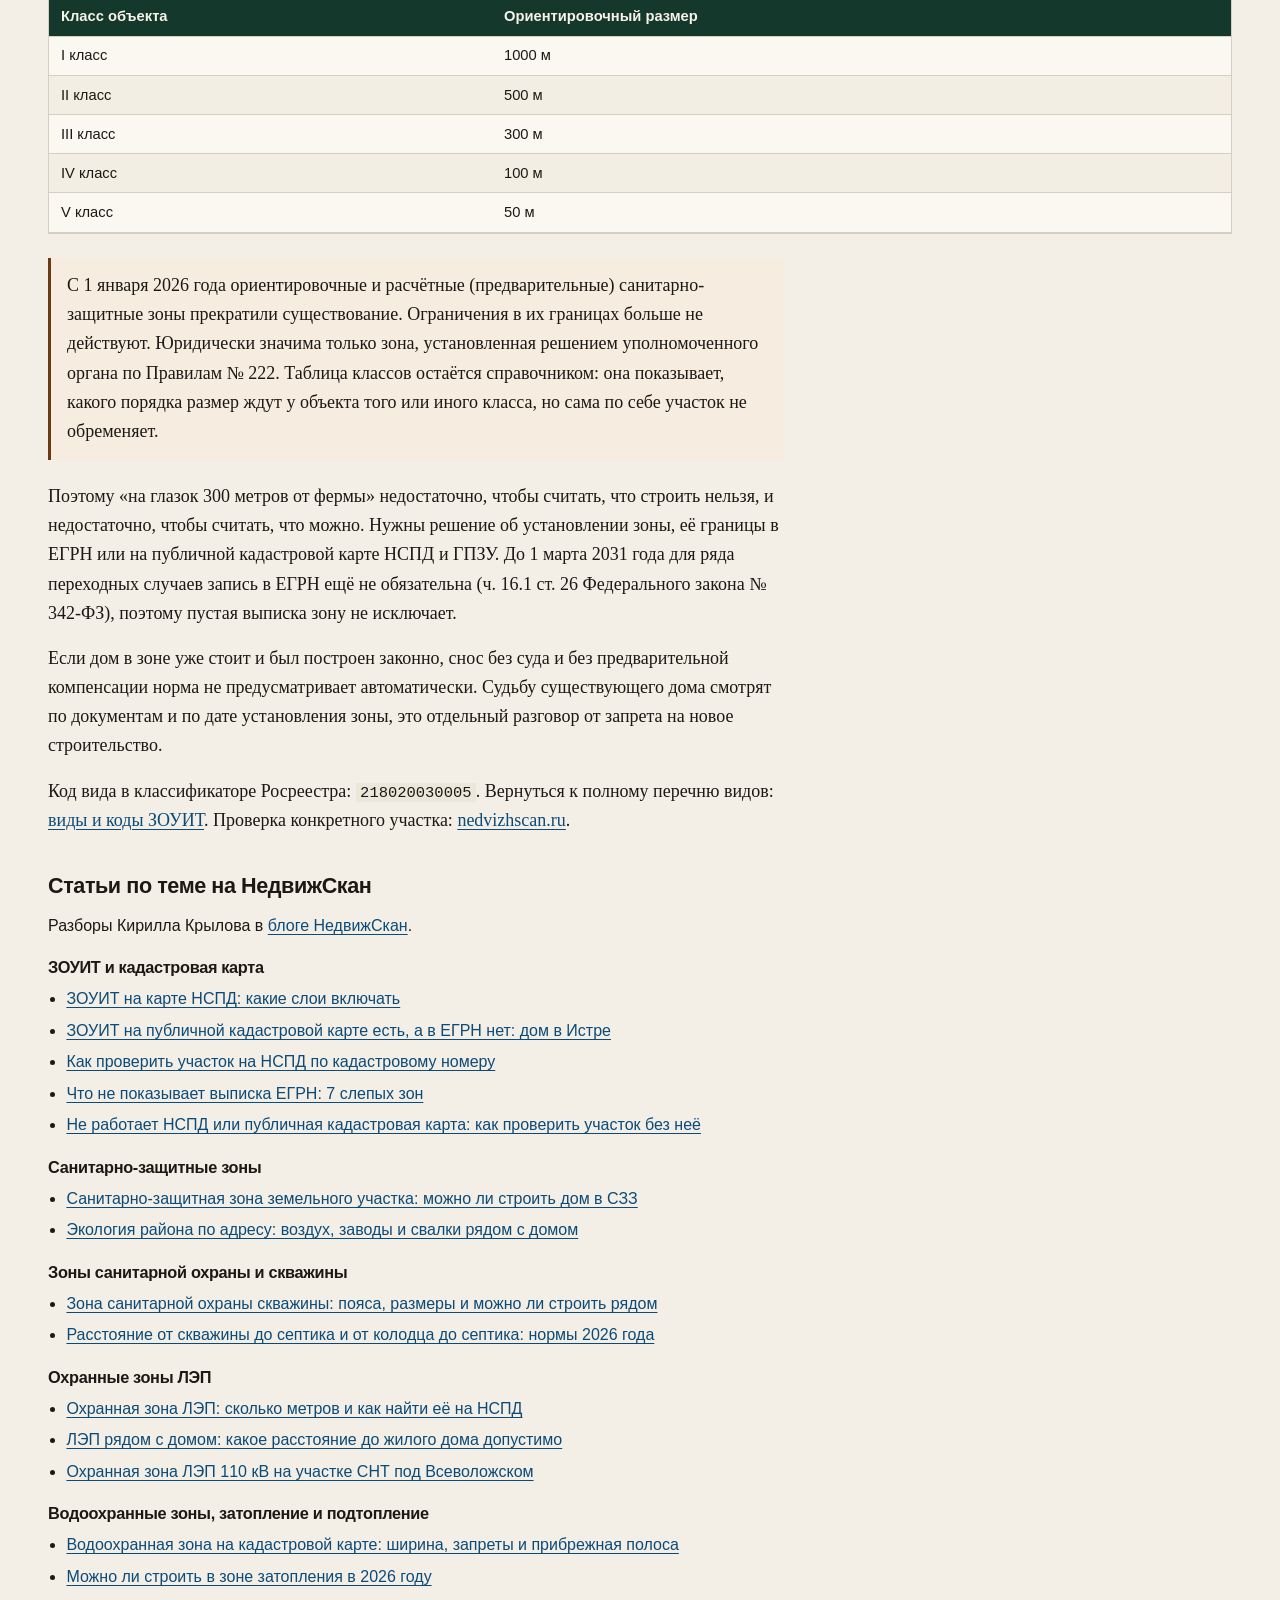
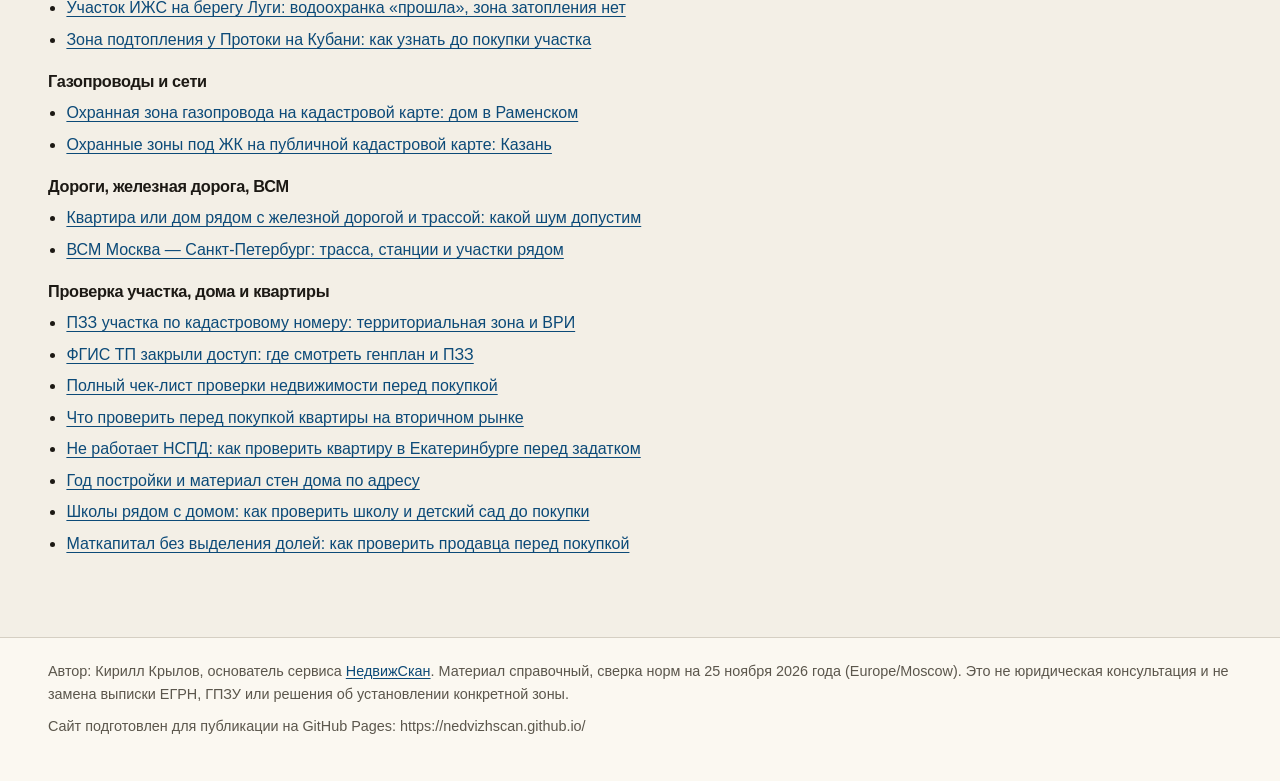
==== commit 78edc296: "Point canonical URLs to nedvizhscan.github.io after account rename. The GitHub login is now nedvizhs" ====
--- a/szz.html
+++ b/szz.html
@@ -5,14 +5,14 @@
   <meta name="viewport" content="width=device-width, initial-scale=1">
   <title>Санитарно-защитная зона: классы, размеры и запрет жилья</title>
   <meta name="description" content="СЗЗ по постановлению Правительства № 222: что нельзя строить в зоне, классы I–V и ориентировочные размеры по СанПиН 2.2.1/2.1.1.1200-03. Справочник НедвижСкан.">
-  <link rel="canonical" href="https://kiruxa-coder.github.io/szz.html">
+  <link rel="canonical" href="https://nedvizhscan.github.io/szz.html">
   <meta name="author" content="Кирилл Крылов">
   <meta name="robots" content="index,follow">
   <meta property="og:type" content="article">
   <meta property="og:locale" content="ru_RU">
   <meta property="og:title" content="Санитарно-защитная зона: классы, размеры и запрет жилья">
   <meta property="og:description" content="СЗЗ по постановлению Правительства № 222: что нельзя строить в зоне, классы I–V и ориентировочные размеры по СанПиН 2.2.1/2.1.1.1200-03. Справочник НедвижСкан.">
-  <meta property="og:url" content="https://kiruxa-coder.github.io/szz.html">
+  <meta property="og:url" content="https://nedvizhscan.github.io/szz.html">
   <meta property="og:site_name" content="Справочник ЗОУИТ, СЗЗ и ЗСО">
   <meta name="twitter:card" content="summary">
   <meta name="twitter:title" content="Санитарно-защитная зона: классы, размеры и запрет жилья">
@@ -24,23 +24,23 @@
   "@graph": [
     {
       "@type": "WebSite",
-      "@id": "https://kiruxa-coder.github.io/#website",
-      "url": "https://kiruxa-coder.github.io/",
+      "@id": "https://nedvizhscan.github.io/#website",
+      "url": "https://nedvizhscan.github.io/",
       "name": "Справочник ЗОУИТ, СЗЗ и ЗСО",
       "inLanguage": "ru-RU",
       "publisher": {
-        "@id": "https://kiruxa-coder.github.io/#org"
+        "@id": "https://nedvizhscan.github.io/#org"
       }
     },
     {
       "@type": "Organization",
-      "@id": "https://kiruxa-coder.github.io/#org",
+      "@id": "https://nedvizhscan.github.io/#org",
       "name": "НедвижСкан",
       "url": "https://nedvizhscan.ru/"
     },
     {
       "@type": "Person",
-      "@id": "https://kiruxa-coder.github.io/#kirill",
+      "@id": "https://nedvizhscan.github.io/#kirill",
       "name": "Кирилл Крылов",
       "jobTitle": "Основатель НедвижСкан",
       "url": "https://nedvizhscan.ru/o-proekte",
@@ -48,7 +48,7 @@
         "https://nedvizhscan.ru/"
       ],
       "worksFor": {
-        "@id": "https://kiruxa-coder.github.io/#org"
+        "@id": "https://nedvizhscan.github.io/#org"
       }
     },
     {
@@ -56,8 +56,8 @@
         "Article",
         "WebPage"
       ],
-      "@id": "https://kiruxa-coder.github.io/szz.html",
-      "url": "https://kiruxa-coder.github.io/szz.html",
+      "@id": "https://nedvizhscan.github.io/szz.html",
+      "url": "https://nedvizhscan.github.io/szz.html",
       "name": "Санитарно-защитная зона: классы, размеры и запрет жилья",
       "headline": "Санитарно-защитная зона: классы, размеры и запрет жилья",
       "description": "СЗЗ по постановлению Правительства № 222: что нельзя строить в зоне, классы I–V и ориентировочные размеры по СанПиН 2.2.1/2.1.1.1200-03. Справочник НедвижСкан.",
@@ -65,34 +65,34 @@
       "datePublished": "2026-11-25",
       "dateModified": "2026-11-25",
       "isPartOf": {
-        "@id": "https://kiruxa-coder.github.io/#website"
+        "@id": "https://nedvizhscan.github.io/#website"
       },
       "author": {
-        "@id": "https://kiruxa-coder.github.io/#kirill"
+        "@id": "https://nedvizhscan.github.io/#kirill"
       },
       "publisher": {
-        "@id": "https://kiruxa-coder.github.io/#org"
+        "@id": "https://nedvizhscan.github.io/#org"
       },
-      "mainEntityOfPage": "https://kiruxa-coder.github.io/szz.html",
+      "mainEntityOfPage": "https://nedvizhscan.github.io/szz.html",
       "breadcrumb": {
-        "@id": "https://kiruxa-coder.github.io/szz.html#breadcrumb"
+        "@id": "https://nedvizhscan.github.io/szz.html#breadcrumb"
       }
     },
     {
       "@type": "BreadcrumbList",
-      "@id": "https://kiruxa-coder.github.io/szz.html#breadcrumb",
+      "@id": "https://nedvizhscan.github.io/szz.html#breadcrumb",
       "itemListElement": [
         {
           "@type": "ListItem",
           "position": 1,
           "name": "Справочник ЗОУИТ",
-          "item": "https://kiruxa-coder.github.io/"
+          "item": "https://nedvizhscan.github.io/"
         },
         {
           "@type": "ListItem",
           "position": 2,
           "name": "СЗЗ",
-          "item": "https://kiruxa-coder.github.io/szz.html"
+          "item": "https://nedvizhscan.github.io/szz.html"
         }
       ]
     }
@@ -110,7 +110,7 @@
   </header>
   <main id="content">
     <div class="wrap">
-      <nav class="crumbs" aria-label="Навигация"><a href="https://kiruxa-coder.github.io/">Справочник ЗОУИТ</a> / <span>СЗЗ</span></nav>
+      <nav class="crumbs" aria-label="Навигация"><a href="https://nedvizhscan.github.io/">Справочник ЗОУИТ</a> / <span>СЗЗ</span></nav>
       
 <div class="prose">
 <h1>Санитарно-защитная зона: классы, размеры и можно ли строить дом</h1>
@@ -228,7 +228,7 @@
   <footer class="site">
     <div class="wrap">
       <p>Автор: Кирилл Крылов, основатель сервиса <a href="https://nedvizhscan.ru/">НедвижСкан</a>. Материал справочный, сверка норм на 25 ноября 2026 года (Europe/Moscow). Это не юридическая консультация и не замена выписки ЕГРН, ГПЗУ или решения об установлении конкретной зоны.</p>
-      <p>Сайт подготовлен для публикации на GitHub Pages: <span>https://kiruxa-coder.github.io/</span></p>
+      <p>Сайт подготовлен для публикации на GitHub Pages: <span>https://nedvizhscan.github.io/</span></p>
     </div>
   </footer>
 </body>
